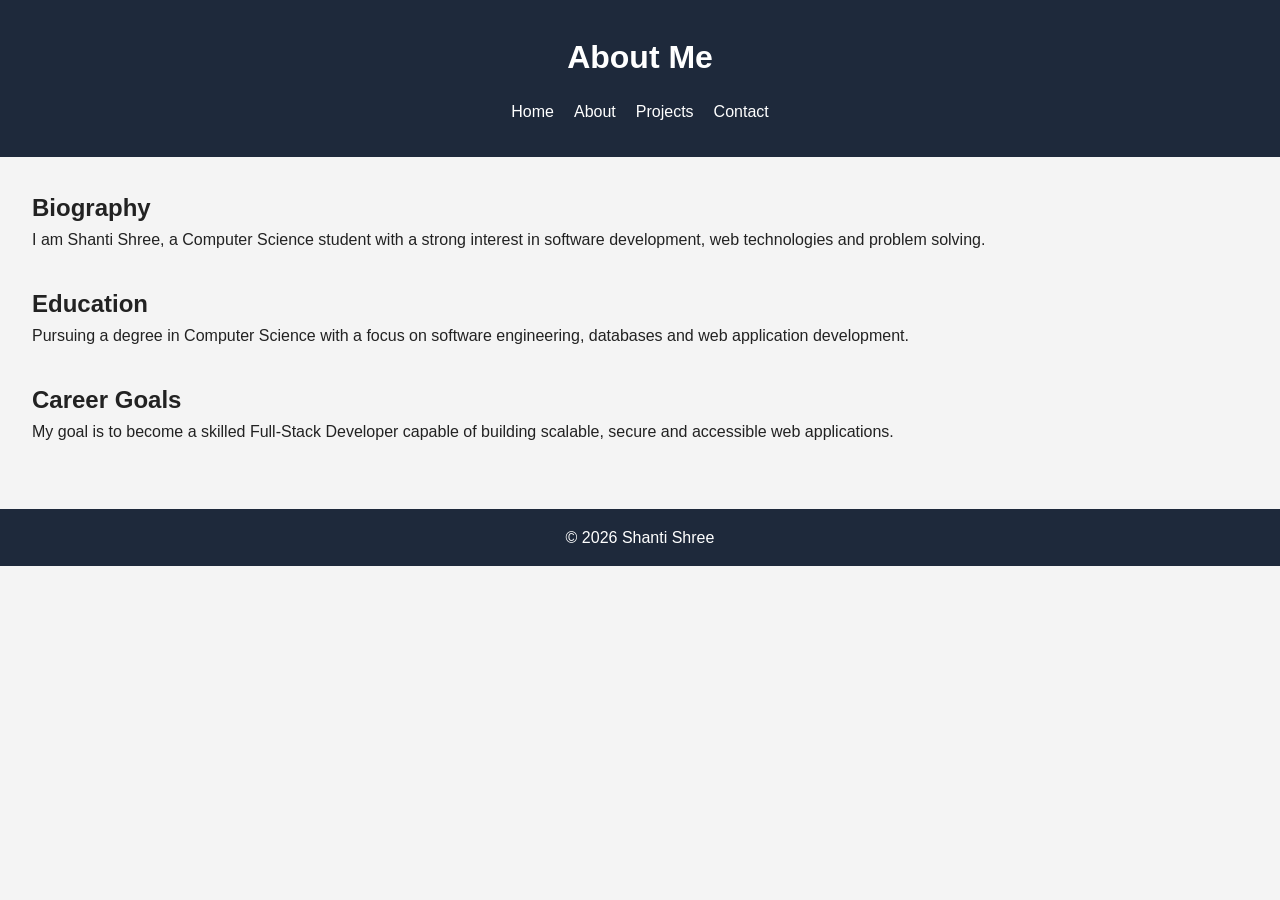
==== about.html @ 5a596933 "Completed HTML5 Semantic Structure and Accessibility portfolio website" ====
<!DOCTYPE html>
<html lang="en">
<head>
    <meta charset="UTF-8">
    <meta name="viewport" content="width=device-width, initial-scale=1.0">
    <title>About | Shanti Shree</title>
    <meta name="description" content="Learn more about Shanti Shree.">
    <link rel="stylesheet" href="css/style.css">
</head>
<body>

<a class="skip-link" href="#main-content">Skip to Main Content</a>

<header>
    <h1>About Me</h1>

    <nav aria-label="Primary Navigation">
        <ul class="nav-links">
            <li><a href="index.html">Home</a></li>
            <li><a href="about.html" aria-current="page">About</a></li>
            <li><a href="projects.html">Projects</a></li>
            <li><a href="contact.html">Contact</a></li>
        </ul>
    </nav>
</header>

<main id="main-content">

<section>
    <h2>Biography</h2>

    <article>
        <p>
            I am Shanti Shree, a Computer Science student with a strong
            interest in software development, web technologies and problem
            solving.
        </p>
    </article>
</section>

<section>
    <h2>Education</h2>

    <article>
        <p>
            Pursuing a degree in Computer Science with a focus on software
            engineering, databases and web application development.
        </p>
    </article>
</section>

<section>
    <h2>Career Goals</h2>

    <article>
        <p>
            My goal is to become a skilled Full-Stack Developer capable of
            building scalable, secure and accessible web applications.
        </p>
    </article>
</section>

</main>

<footer>
    <p>&copy; 2026 Shanti Shree</p>
</footer>

</body>
</html>
---- css/style.css ----
*{
    margin:0;
    padding:0;
    box-sizing:border-box;
}

body{
    font-family:Arial,sans-serif;
    line-height:1.6;
    background:#f4f4f4;
    color:#222;
}

.container{
    width:90%;
    max-width:1100px;
    margin:auto;
}

header{
    background:#1e293b;
    color:white;
    text-align:center;
    padding:2rem;
}

.nav-links{
    list-style:none;
    display:flex;
    justify-content:center;
    gap:20px;
    margin-top:1rem;
}

.nav-links a{
    color:white;
    text-decoration:none;
}

main{
    padding:2rem;
}

section{
    margin-bottom:2rem;
}

.card{
    background:white;
    padding:1.5rem;
    margin:1rem 0;
    border-radius:10px;
    box-shadow:0 2px 6px rgba(0,0,0,0.1);
}

.skills-list{
    display:flex;
    flex-wrap:wrap;
    gap:10px;
    list-style:none;
}

.skills-list li{
    background:#2563eb;
    color:white;
    padding:8px 12px;
    border-radius:6px;
}

form{
    max-width:600px;
    display:flex;
    flex-direction:column;
    gap:10px;
}

input,
textarea,
button{
    padding:10px;
}

button{
    cursor:pointer;
}

footer{
    background:#1e293b;
    color:white;
    text-align:center;
    padding:1rem;
}

.skip-link{
    position:absolute;
    left:-999px;
}

.skip-link:focus{
    left:10px;
    top:10px;
    background:white;
    padding:10px;
    z-index:1000;
}

a:focus,
button:focus,
input:focus,
textarea:focus{
    outline:3px solid #2563eb;
}

@media(max-width:768px){

.nav-links{
    flex-direction:column;
}

.skills-list{
    flex-direction:column;
}

}
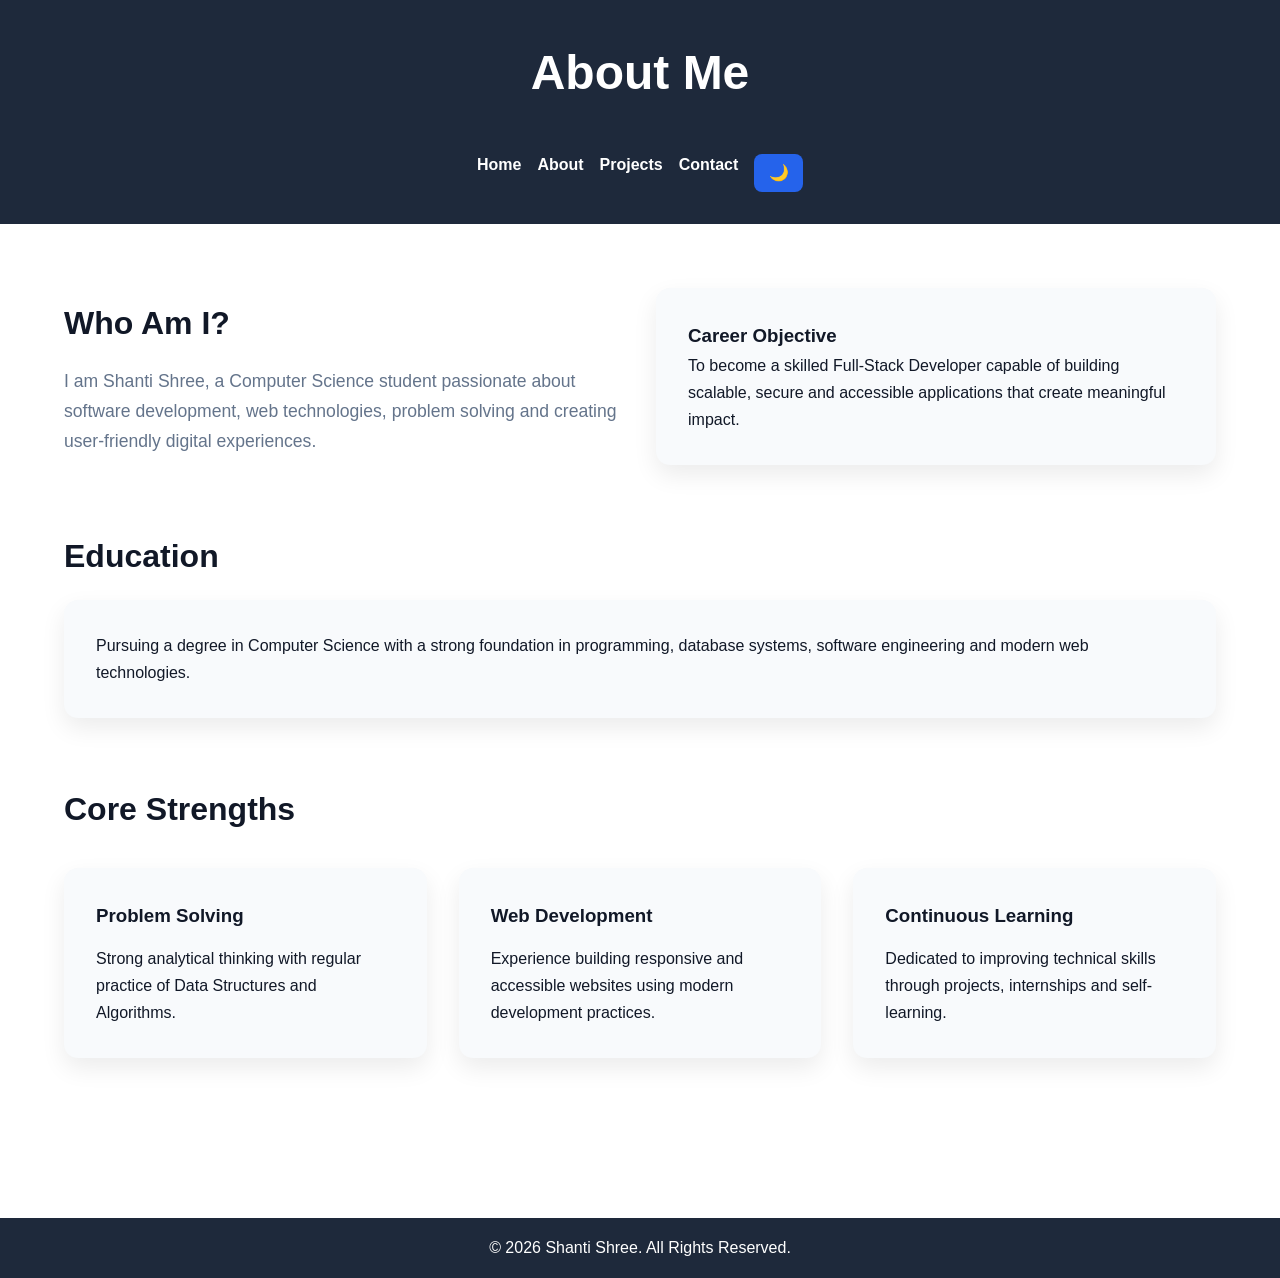
==== commit dc1da27a: "Completed Task 2 - Advanced CSS3 Responsive Architecture" ====
--- a/about.html
+++ b/about.html
@@ -3,8 +3,11 @@
 <head>
     <meta charset="UTF-8">
     <meta name="viewport" content="width=device-width, initial-scale=1.0">
+
     <title>About | Shanti Shree</title>
-    <meta name="description" content="Learn more about Shanti Shree.">
+
+    <meta name="description" content="Learn more about Shanti Shree, Computer Science student and aspiring Full-Stack Developer.">
+
     <link rel="stylesheet" href="css/style.css">
 </head>
 <body>
@@ -12,59 +15,169 @@
 <a class="skip-link" href="#main-content">Skip to Main Content</a>
 
 <header>
-    <h1>About Me</h1>
 
-    <nav aria-label="Primary Navigation">
-        <ul class="nav-links">
-            <li><a href="index.html">Home</a></li>
-            <li><a href="about.html" aria-current="page">About</a></li>
-            <li><a href="projects.html">Projects</a></li>
-            <li><a href="contact.html">Contact</a></li>
-        </ul>
-    </nav>
+    <div class="container">
+
+        <h1>About Me</h1>
+
+        <nav aria-label="Primary Navigation">
+
+            <ul class="nav-links">
+
+                <li>
+                    <a href="index.html">Home</a>
+                </li>
+
+                <li>
+                    <a href="about.html" aria-current="page">About</a>
+                </li>
+
+                <li>
+                    <a href="projects.html">Projects</a>
+                </li>
+
+                <li>
+                    <a href="contact.html">Contact</a>
+                </li>
+
+                <li>
+                    <button
+                        id="theme-toggle"
+                        aria-label="Toggle dark mode">
+                        🌙
+                    </button>
+                </li>
+
+            </ul>
+
+        </nav>
+
+    </div>
+
 </header>
 
 <main id="main-content">
 
-<section>
-    <h2>Biography</h2>
+    <div class="container">
 
-    <article>
-        <p>
-            I am Shanti Shree, a Computer Science student with a strong
-            interest in software development, web technologies and problem
-            solving.
-        </p>
-    </article>
-</section>
+        <section class="hero" aria-labelledby="about-heading">
 
-<section>
-    <h2>Education</h2>
+            <div class="hero-content">
 
-    <article>
-        <p>
-            Pursuing a degree in Computer Science with a focus on software
-            engineering, databases and web application development.
-        </p>
-    </article>
-</section>
+                <h2 id="about-heading">
+                    Who Am I?
+                </h2>
 
-<section>
-    <h2>Career Goals</h2>
+                <p>
+                    I am Shanti Shree, a Computer Science student
+                    passionate about software development, web
+                    technologies, problem solving and creating
+                    user-friendly digital experiences.
+                </p>
 
-    <article>
-        <p>
-            My goal is to become a skilled Full-Stack Developer capable of
-            building scalable, secure and accessible web applications.
-        </p>
-    </article>
-</section>
+            </div>
+
+            <div class="hero-card">
+
+                <h3>
+                    Career Objective
+                </h3>
+
+                <p>
+                    To become a skilled Full-Stack Developer capable
+                    of building scalable, secure and accessible
+                    applications that create meaningful impact.
+                </p>
+
+            </div>
+
+        </section>
+
+        <section aria-labelledby="education-heading">
+
+            <h2 id="education-heading">
+                Education
+            </h2>
+
+            <article class="card">
+
+                <p>
+                    Pursuing a degree in Computer Science with
+                    a strong foundation in programming,
+                    database systems, software engineering
+                    and modern web technologies.
+                </p>
+
+            </article>
+
+        </section>
+
+        <section aria-labelledby="strengths-heading">
+
+            <h2 id="strengths-heading">
+                Core Strengths
+            </h2>
+
+            <div class="projects-grid">
+
+                <article class="card">
+
+                    <h3>
+                        Problem Solving
+                    </h3>
+
+                    <p>
+                        Strong analytical thinking with regular
+                        practice of Data Structures and Algorithms.
+                    </p>
+
+                </article>
+
+                <article class="card">
+
+                    <h3>
+                        Web Development
+                    </h3>
+
+                    <p>
+                        Experience building responsive and
+                        accessible websites using modern
+                        development practices.
+                    </p>
+
+                </article>
+
+                <article class="card">
+
+                    <h3>
+                        Continuous Learning
+                    </h3>
+
+                    <p>
+                        Dedicated to improving technical
+                        skills through projects, internships
+                        and self-learning.
+                    </p>
+
+                </article>
+
+            </div>
+
+        </section>
+
+    </div>
 
 </main>
 
 <footer>
-    <p>&copy; 2026 Shanti Shree</p>
+
+    <p>
+        &copy; 2026 Shanti Shree. All Rights Reserved.
+    </p>
+
 </footer>
+
+<script src="js/theme.js"></script>
 
 </body>
 </html>
--- a/css/style.css
+++ b/css/style.css
@@ -1,124 +1,310 @@
+:root{
+    --primary:#2563eb;
+    --secondary:#1e293b;
+    --background:#ffffff;
+    --surface:#f8fafc;
+    --text:#111827;
+    --text-light:#64748b;
+
+    --shadow:0 10px 25px rgba(0,0,0,.08);
+    --radius:14px;
+    --transition:.3s ease;
+}
+
+[data-theme="dark"]{
+    --background:#0f172a;
+    --surface:#1e293b;
+    --text:#f8fafc;
+    --text-light:#cbd5e1;
+}
+
 *{
     margin:0;
     padding:0;
     box-sizing:border-box;
 }
 
+html{
+    scroll-behavior:smooth;
+}
+
 body{
-    font-family:Arial,sans-serif;
-    line-height:1.6;
-    background:#f4f4f4;
-    color:#222;
+    font-family:'Segoe UI', Tahoma, Geneva, Verdana, sans-serif;
+    background:var(--background);
+    color:var(--text);
+    line-height:1.7;
+    transition:background var(--transition),
+               color var(--transition);
 }
 
 .container{
     width:90%;
-    max-width:1100px;
+    max-width:1200px;
     margin:auto;
 }
 
+/* Skip Link */
+
+.skip-link{
+    position:absolute;
+    left:-9999px;
+}
+
+.skip-link:focus{
+    left:10px;
+    top:10px;
+    background:white;
+    color:black;
+    padding:10px;
+    border-radius:5px;
+    z-index:1000;
+}
+
+/* Header */
+
 header{
-    background:#1e293b;
+    background:var(--secondary);
     color:white;
     text-align:center;
-    padding:2rem;
-}
+    padding:2rem 0;
+}
+
+header h1{
+    font-size:2.5rem;
+}
+
+header p{
+    margin-top:.5rem;
+}
+
+/* Navigation */
 
 .nav-links{
     list-style:none;
     display:flex;
     justify-content:center;
-    gap:20px;
-    margin-top:1rem;
+    align-items:center;
+    flex-wrap:wrap;
+    gap:1rem;
+    margin-top:1.5rem;
 }
 
 .nav-links a{
     color:white;
     text-decoration:none;
-}
+    font-weight:600;
+    transition:opacity .3s;
+}
+
+.nav-links a:hover{
+    opacity:.8;
+}
+
+/* Theme Button */
+
+#theme-toggle{
+    background:var(--primary);
+    color:white;
+    border:none;
+    padding:.6rem .9rem;
+    border-radius:8px;
+    cursor:pointer;
+    font-size:1rem;
+}
+
+/* Main Content */
 
 main{
+    padding:4rem 0;
+}
+
+section{
+    margin-bottom:4rem;
+}
+
+section h2{
+    margin-bottom:1rem;
+    font-size:2rem;
+}
+
+/* Hero Section */
+
+.hero{
+    display:grid;
+    grid-template-columns:1fr;
+    gap:2rem;
+    align-items:center;
+}
+
+.hero-content h2{
+    margin-bottom:1rem;
+}
+
+.hero-content p{
+    color:var(--text-light);
+    font-size:1.1rem;
+}
+
+.hero-card{
+    background:var(--surface);
     padding:2rem;
-}
-
-section{
-    margin-bottom:2rem;
-}
+    border-radius:var(--radius);
+    box-shadow:var(--shadow);
+}
+
+/* Cards */
 
 .card{
-    background:white;
-    padding:1.5rem;
-    margin:1rem 0;
-    border-radius:10px;
-    box-shadow:0 2px 6px rgba(0,0,0,0.1);
-}
+    background:var(--surface);
+    padding:2rem;
+    border-radius:var(--radius);
+    box-shadow:var(--shadow);
+    transition:transform .3s ease;
+}
+
+.card:hover{
+    transform:translateY(-6px);
+}
+
+.card h3{
+    margin-bottom:.8rem;
+}
+
+/* Skills */
 
 .skills-list{
     display:flex;
     flex-wrap:wrap;
-    gap:10px;
+    gap:1rem;
     list-style:none;
 }
 
 .skills-list li{
-    background:#2563eb;
-    color:white;
-    padding:8px 12px;
-    border-radius:6px;
-}
+    background:var(--primary);
+    color:white;
+    padding:.8rem 1rem;
+    border-radius:8px;
+    font-weight:500;
+}
+
+/* Projects Grid */
+
+.projects-grid{
+    display:grid;
+    grid-template-columns:1fr;
+    gap:2rem;
+    margin-top:2rem;
+}
+
+/* Contact Links */
+
+.contact-links{
+    display:flex;
+    flex-wrap:wrap;
+    gap:1rem;
+    margin-top:1rem;
+    margin-bottom:2rem;
+}
+
+.contact-links a{
+    text-decoration:none;
+    color:var(--primary);
+    font-weight:600;
+}
+
+/* Form */
 
 form{
-    max-width:600px;
-    display:flex;
-    flex-direction:column;
-    gap:10px;
+    max-width:700px;
+}
+
+fieldset{
+    border:none;
+}
+
+legend{
+    font-weight:bold;
+    margin-bottom:1rem;
+}
+
+label{
+    display:block;
+    margin-top:1rem;
+    margin-bottom:.4rem;
 }
 
 input,
-textarea,
+textarea{
+    width:100%;
+    padding:1rem;
+    border:1px solid #d1d5db;
+    border-radius:8px;
+    font-size:1rem;
+}
+
+textarea{
+    resize:vertical;
+}
+
 button{
-    padding:10px;
-}
-
-button{
+    background:var(--primary);
+    color:white;
+    border:none;
+    padding:.9rem 1.2rem;
+    border-radius:8px;
     cursor:pointer;
-}
-
-footer{
-    background:#1e293b;
-    color:white;
-    text-align:center;
-    padding:1rem;
-}
-
-.skip-link{
-    position:absolute;
-    left:-999px;
-}
-
-.skip-link:focus{
-    left:10px;
-    top:10px;
-    background:white;
-    padding:10px;
-    z-index:1000;
-}
+    margin-top:1rem;
+    transition:opacity .3s;
+}
+
+button:hover{
+    opacity:.9;
+}
+
+/* Accessibility */
 
 a:focus,
 button:focus,
 input:focus,
 textarea:focus{
-    outline:3px solid #2563eb;
-}
-
-@media(max-width:768px){
-
-.nav-links{
-    flex-direction:column;
-}
-
-.skills-list{
-    flex-direction:column;
-}
+    outline:3px solid var(--primary);
+    outline-offset:3px;
+}
+
+/* Footer */
+
+footer{
+    background:var(--secondary);
+    color:white;
+    text-align:center;
+    padding:1rem;
+    margin-top:2rem;
+}
+
+/* Tablet */
+
+@media (min-width:768px){
+
+    .hero{
+        grid-template-columns:1fr 1fr;
+    }
+
+    .projects-grid{
+        grid-template-columns:repeat(2,1fr);
+    }
+
+}
+
+/* Desktop */
+
+@media (min-width:1024px){
+
+    .projects-grid{
+        grid-template-columns:repeat(3,1fr);
+    }
+
+    header h1{
+        font-size:3rem;
+    }
 
 }
